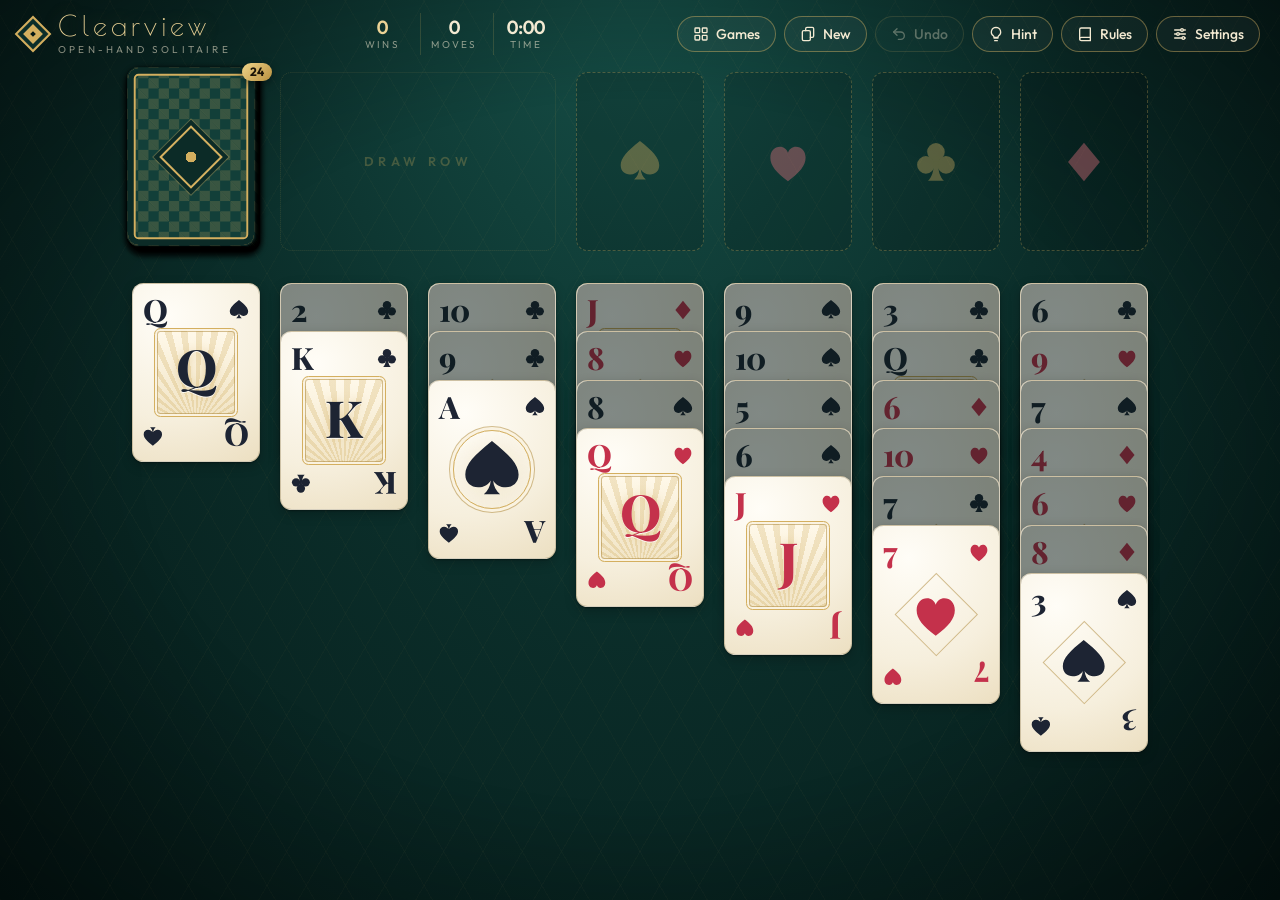
==== clearview/index.html @ 40e5ecfe "Add a site icon and remove the Artifact build The icon reuses the logo's gold nested diamond on felt" ====
<!doctype html>
<html lang="en">
<head>
  <meta charset="utf-8">
  <meta name="viewport" content="width=device-width, initial-scale=1, viewport-fit=cover">
  <title>Clearview Solitaire</title>
  <link rel="preconnect" href="https://fonts.googleapis.com">
  <link rel="preconnect" href="https://fonts.gstatic.com" crossorigin>
  <link href="https://fonts.googleapis.com/css2?family=Outfit:wght@400;500;600;700&family=Playfair+Display:wght@700;800&family=Poiret+One&display=swap" rel="stylesheet">
  <link rel="icon" href="../shared/icon.svg" type="image/svg+xml">
  <link rel="stylesheet" href="../shared/table.css">
  <link rel="stylesheet" href="styles.css">
</head>
<body>
  <header id="hud">
    <a class="brand" href="../" title="All games">
      <div class="logo" aria-hidden="true"></div>
      <div>
        <h1>Clearview</h1>
        <span class="tagline">Open-hand solitaire</span>
      </div>
    </a>

    <div class="stats">
      <div class="stat"><b id="wins">0</b><span>Wins</span></div>
      <div class="stat"><b id="moves">0</b><span>Moves</span></div>
      <div class="stat"><b id="time">0:00</b><span>Time</span></div>
    </div>

    <nav class="actions">
      <a class="btn" href="../" title="Back to all games">
        <svg viewBox="0 0 24 24" fill="none" stroke="currentColor" stroke-width="2" stroke-linecap="round" stroke-linejoin="round"><rect x="3" y="3" width="7" height="7" rx="1"/><rect x="14" y="3" width="7" height="7" rx="1"/><rect x="3" y="14" width="7" height="7" rx="1"/><rect x="14" y="14" width="7" height="7" rx="1"/></svg>
        <span>Games</span>
      </a>
      <button id="btn-auto" class="btn gold hidden" title="Send every card home">
        <svg viewBox="0 0 24 24" fill="none" stroke="currentColor" stroke-width="2" stroke-linecap="round" stroke-linejoin="round"><path d="M13 2 3 14h9l-1 8 10-12h-9l1-8z"/></svg>
        <span>Auto-finish</span>
      </button>
      <button id="btn-new" class="btn" title="New game (N)">
        <svg viewBox="0 0 24 24" fill="none" stroke="currentColor" stroke-width="2" stroke-linecap="round" stroke-linejoin="round"><rect x="3.5" y="7" width="12" height="15" rx="2"/><path d="M8.5 7V4a2 2 0 0 1 2-2h8a2 2 0 0 1 2 2v11a2 2 0 0 1-2 2h-3"/></svg>
        <span>New</span>
      </button>
      <button id="btn-undo" class="btn" title="Undo (Z)">
        <svg viewBox="0 0 24 24" fill="none" stroke="currentColor" stroke-width="2" stroke-linecap="round" stroke-linejoin="round"><path d="M9 14 4 9l5-5"/><path d="M4 9h10.5a5.5 5.5 0 0 1 0 11H11"/></svg>
        <span>Undo</span>
      </button>
      <button id="btn-hint" class="btn" title="Hint (H)">
        <svg viewBox="0 0 24 24" fill="none" stroke="currentColor" stroke-width="2" stroke-linecap="round" stroke-linejoin="round"><path d="M9 18h6"/><path d="M10 22h4"/><path d="M12 2a7 7 0 0 0-4 12.7c.6.5 1 1.3 1 2.3h6c0-1 .4-1.8 1-2.3A7 7 0 0 0 12 2z"/></svg>
        <span>Hint</span>
      </button>
      <button id="btn-rules" class="btn" title="Rules (R)">
        <svg viewBox="0 0 24 24" fill="none" stroke="currentColor" stroke-width="2" stroke-linecap="round" stroke-linejoin="round"><path d="M4 19.5A2.5 2.5 0 0 1 6.5 17H20V3H6.5A2.5 2.5 0 0 0 4 5.5z"/><path d="M4 19.5A2.5 2.5 0 0 0 6.5 22H20v-5"/></svg>
        <span>Rules</span>
      </button>
      <button id="btn-settings" class="btn" title="Settings (S)">
        <svg viewBox="0 0 24 24" fill="none" stroke="currentColor" stroke-width="2" stroke-linecap="round" stroke-linejoin="round"><path d="M4 6h9M17 6h3M4 12h3M11 12h9M4 18h11M19 18h1"/><circle cx="15" cy="6" r="2"/><circle cx="9" cy="12" r="2"/><circle cx="17" cy="18" r="2"/></svg>
        <span>Settings</span>
      </button>
    </nav>
  </header>

  <main id="table">
    <div id="board"></div>
  </main>

  <div id="toast" role="status" aria-live="polite"></div>

  <div id="modal" class="modal hidden">
    <div class="panel" role="dialog" aria-modal="true"></div>
  </div>

  <script src="../shared/engine.js"></script>
  <script src="game.js"></script>
</body>
</html>
---- shared/table.css ----
/* Shared table styles for every game. Each game's own stylesheet sets the theme variables
   below on :root (felt, accent metal, card face) and adds its card backs and special spots. */

:root {
  --cw: 100px;
  --ch: 140px;
  color-scheme: dark; /* each game has one deliberate look, in any theme */
}

* { box-sizing: border-box; }

html, body {
  margin: 0;
  height: 100%;
  overflow: hidden;
}

body {
  background: radial-gradient(ellipse at 50% -10%, var(--felt-1) 0%, var(--felt-2) 50%, var(--felt-3) 100%);
  color: var(--text);
  font-family: 'Outfit', system-ui, sans-serif;
  user-select: none;
  -webkit-user-select: none;
  -webkit-tap-highlight-color: transparent;
}

/* Faint art-deco lattice over the felt */
body::before {
  content: '';
  position: fixed;
  inset: 0;
  pointer-events: none;
  background-image:
    repeating-linear-gradient(60deg, rgba(var(--accent-rgb), 0.03) 0 1px, transparent 1px 34px),
    repeating-linear-gradient(-60deg, rgba(var(--accent-rgb), 0.03) 0 1px, transparent 1px 34px);
}

body::after {
  content: '';
  position: fixed;
  inset: 0;
  pointer-events: none;
  background: radial-gradient(ellipse at center, transparent 55%, rgba(0, 0, 0, 0.45) 100%);
}

/* ---------- Header ---------- */

#hud {
  position: relative;
  z-index: 20;
  display: flex;
  align-items: center;
  justify-content: space-between;
  gap: 12px 20px;
  flex-wrap: wrap;
  padding: 12px 20px 10px;
}

.brand { display: flex; align-items: center; gap: 12px; color: inherit; text-decoration: none; }
a.brand { transition: opacity 0.2s; }
a.brand:hover { opacity: 0.8; }

.logo {
  width: 26px;
  height: 26px;
  transform: rotate(45deg);
  border: 2px solid var(--accent);
  box-shadow: inset 0 0 0 4px var(--felt-2), inset 0 0 0 9px var(--accent);
}

.brand h1 {
  margin: 0;
  font: 400 28px/1 'Poiret One', serif;
  letter-spacing: 0.14em;
  color: var(--accent-light);
  text-shadow: 0 0 18px rgba(var(--accent-rgb), 0.35);
}

.tagline {
  display: block;
  margin-top: 3px;
  font-size: 10px;
  letter-spacing: 0.32em;
  text-transform: uppercase;
  opacity: 0.55;
}

.stats { display: flex; gap: 6px; }

.stat {
  display: flex;
  flex-direction: column;
  align-items: center;
  min-width: 64px;
  padding: 4px 10px;
  border-left: 1px solid rgba(var(--accent-rgb), 0.18);
}
.stat:first-child { border-left: none; }
.stat b { font: 600 19px/1.1 'Outfit', sans-serif; font-variant-numeric: tabular-nums; }
.stat span { font-size: 10px; letter-spacing: 0.22em; text-transform: uppercase; opacity: 0.55; }
#wins { color: var(--accent-light); }
.stat b.bump { animation: bump 0.5s ease; }

.actions { display: flex; gap: 8px; flex-wrap: wrap; }

.btn {
  display: inline-flex;
  align-items: center;
  gap: 7px;
  padding: 8px 15px;
  border-radius: 999px;
  border: 1px solid rgba(var(--accent-rgb), 0.45);
  background: rgba(255, 255, 255, 0.04);
  color: var(--text);
  font: 500 14px 'Outfit', sans-serif;
  text-decoration: none;
  cursor: pointer;
  transition: background 0.2s, transform 0.2s, opacity 0.2s, border-color 0.2s;
}
.btn svg { width: 16px; height: 16px; }
.btn:hover:not(:disabled) { background: rgba(var(--accent-rgb), 0.16); border-color: var(--accent); transform: translateY(-1px); }
.btn:active:not(:disabled) { transform: translateY(1px); }
.btn:disabled { opacity: 0.35; cursor: default; }
.btn.gold {
  background: linear-gradient(135deg, var(--btn-1), var(--btn-2));
  color: var(--btn-ink);
  border-color: transparent;
  font-weight: 600;
  animation: btnGlow 1.6s ease-in-out infinite;
}
.btn.gold:hover { background: linear-gradient(135deg, var(--btn-1-hover), var(--btn-2-hover)); }
.hidden { display: none !important; }

/* ---------- Table & board ---------- */

#table {
  position: relative;
  z-index: 1;
  display: flex;
  justify-content: center;
  padding: 0 16px;
}

#board {
  position: relative;
  touch-action: none;
}

.slot {
  position: absolute;
  left: 0;
  top: 0;
  width: var(--cw);
  height: var(--ch);
  border-radius: calc(var(--cw) * 0.09);
  border: 1.5px dashed rgba(var(--accent-rgb), 0.3);
  background: rgba(0, 0, 0, 0.13);
  display: grid;
  place-items: center;
  color: rgba(var(--accent-rgb), 0.38);
  font-size: calc(var(--cw) * 0.42);
  transition: border-color 0.3s, background 0.3s, color 0.3s, box-shadow 0.3s;
}

/* ---------- Cards ---------- */

.card {
  position: absolute;
  left: 0;
  top: 0;
  width: var(--cw);
  height: var(--ch);
  cursor: grab;
  transition: transform 0.34s cubic-bezier(0.2, 0.8, 0.25, 1);
}
.card.down { cursor: pointer; }
.card.dragging { transition: none; cursor: grabbing; }

.card .inner {
  position: absolute;
  inset: 0;
}

.face, .back {
  position: absolute;
  inset: 0;
  border-radius: calc(var(--cw) * 0.09);
  overflow: hidden;
}

/* At rest a card is flat and simply shows one side. */
.card .back,
.card.down .face { visibility: hidden; }
.card.down .back { visibility: visible; }

/* While turning over (.flip3d is added only for the flip) both sides become 3D planes. */
.card.flip3d { perspective: 900px; }
.card.flip3d .inner {
  transform-style: preserve-3d;
  transition: transform 0.5s cubic-bezier(0.3, 0.7, 0.3, 1);
}
.card.flip3d.down .inner { transform: rotateY(180deg); }
.card.flip3d .face,
.card.flip3d .back {
  visibility: visible;
  backface-visibility: hidden;
  -webkit-backface-visibility: hidden;
}
.card.flip3d .back { transform: rotateY(180deg); }

.no-anim .card,
.no-anim .card .inner { transition: none !important; }

.face {
  background: radial-gradient(circle at 28% 18%, var(--face-1) 0%, var(--face-2) 60%, var(--face-3) 100%);
  border: 1px solid rgba(80, 60, 20, 0.22);
  box-shadow: 0 1px 2px rgba(0, 0, 0, 0.35), 0 4px 12px rgba(0, 0, 0, 0.22);
  transition: box-shadow 0.25s;
}
.card.dragging .face { box-shadow: 0 2px 4px rgba(0, 0, 0, 0.3), 0 20px 34px rgba(0, 0, 0, 0.5); }

/* Cards buried under playable ones are shaded until they're uncovered */
.face::after {
  content: '';
  position: absolute;
  inset: 0;
  background: var(--locked-shade);
  opacity: 0;
  pointer-events: none;
  transition: opacity 0.4s ease;
}
.card.locked .face::after { opacity: 1; }

.suit-svg {
  display: block;
  width: 0.78em;
  height: 0.78em;
  fill: currentColor;
  overflow: visible;
}
.pip .suit-svg { width: 0.74em; height: 0.74em; }

.card.red { color: var(--red); }
.card.black { color: var(--ink); }

.idx {
  position: absolute;
  left: 8%;
  right: 8%;
  display: flex;
  justify-content: space-between;
  align-items: center;
  font: 800 calc(var(--cw) * 0.24)/1 'Playfair Display', Georgia, serif;
  letter-spacing: -0.02em;
}
.idx.top { top: 6%; }
.idx.bot { bottom: 6%; transform: rotate(180deg); }
.idx .s { font-size: calc(var(--cw) * 0.2); font-family: 'Segoe UI Symbol', 'Apple Symbols', serif; }

.center {
  position: absolute;
  left: 17%;
  right: 17%;
  top: 25%;
  bottom: 25%;
  display: flex;
  align-items: center;
  justify-content: center;
}
.center span { position: relative; }

.pip::before {
  content: '';
  position: absolute;
  width: 68%;
  aspect-ratio: 1;
  border: 1px solid var(--accent-line);
  transform: rotate(45deg);
}
.pip span { font-size: calc(var(--cw) * 0.48); line-height: 1; font-family: 'Segoe UI Symbol', 'Apple Symbols', serif; }

/* ---------- Feedback states ---------- */

.card.hint .face { animation: glowHint 0.9s ease-in-out infinite; }
.card.hint-target .face,
.slot.hint-target { animation: glowTarget 0.9s ease-in-out infinite; }
.card.hint.down .back { animation: glowHint 0.9s ease-in-out infinite; }

.card.drop-ok .face,
.slot.drop-ok {
  box-shadow: 0 0 0 3px var(--mint), 0 0 22px 4px rgba(var(--mint-rgb), 0.55);
}

.card.shake .inner { animation: shake 0.38s ease; }

@keyframes glowHint {
  0%, 100% { box-shadow: 0 0 0 2px rgb(var(--hint-rgb)), 0 0 12px 2px rgba(var(--hint-rgb), 0.65); }
  50% { box-shadow: 0 0 0 3px var(--hint-light), 0 0 26px 7px rgba(var(--hint-rgb), 0.95); }
}
@keyframes glowTarget {
  0%, 100% { box-shadow: 0 0 0 2px var(--mint), 0 0 12px 2px rgba(var(--mint-rgb), 0.55); }
  50% { box-shadow: 0 0 0 3px var(--mint-light), 0 0 26px 7px rgba(var(--mint-rgb), 0.9); }
}
@keyframes shake {
  0%, 100% { transform: translateX(0); }
  20% { transform: translateX(-7%); }
  40% { transform: translateX(6%); }
  60% { transform: translateX(-4%); }
  80% { transform: translateX(2%); }
}
@keyframes bump {
  0% { transform: scale(1); }
  40% { transform: scale(1.35); }
  100% { transform: scale(1); }
}
@keyframes btnGlow {
  0%, 100% { box-shadow: 0 0 0 0 rgba(var(--btn-glow-rgb), 0.6); }
  50% { box-shadow: 0 0 16px 3px rgba(var(--btn-glow-rgb), 0.55); }
}

/* ---------- Toast ---------- */

#toast {
  position: fixed;
  left: 50%;
  bottom: 26px;
  z-index: 9000;
  max-width: calc(100vw - 32px);
  padding: 11px 20px;
  border-radius: 999px;
  border: 1px solid rgba(var(--accent-rgb), 0.5);
  background: var(--toast-bg);
  box-shadow: 0 10px 30px rgba(0, 0, 0, 0.45);
  font-size: 14px;
  text-align: center;
  opacity: 0;
  transform: translate(-50%, 14px);
  transition: opacity 0.25s, transform 0.25s;
  pointer-events: none;
}
#toast.show { opacity: 1; transform: translate(-50%, 0); }

/* ---------- Modal ---------- */

.modal {
  position: fixed;
  inset: 0;
  z-index: 10000;
  display: grid;
  place-items: center;
  padding: 16px;
  background: var(--modal-bg);
  backdrop-filter: blur(6px);
  -webkit-backdrop-filter: blur(6px);
  opacity: 0;
  transition: opacity 0.25s;
}
.modal.show { opacity: 1; }

.panel {
  position: relative;
  width: min(580px, 100%);
  max-height: calc(100vh - 48px);
  overflow: auto;
  padding: 28px 30px 24px;
  border-radius: 18px;
  border: 1px solid rgba(var(--accent-rgb), 0.5);
  background: linear-gradient(160deg, var(--panel-1), var(--panel-2));
  box-shadow: 0 30px 80px rgba(0, 0, 0, 0.6), inset 0 0 0 5px var(--panel-rim), inset 0 0 0 6px rgba(var(--accent-rgb), 0.2);
  transform: translateY(16px) scale(0.97);
  transition: transform 0.35s cubic-bezier(0.2, 0.8, 0.2, 1);
  user-select: text;
}
.modal.show .panel { transform: none; }

.panel h2 {
  margin: 0 0 6px;
  font: 400 30px/1.1 'Poiret One', serif;
  letter-spacing: 0.1em;
  color: var(--accent-light);
}
.panel .sub { margin: 0 0 18px; opacity: 0.7; font-size: 14px; }
.panel h3 {
  margin: 18px 0 8px;
  font-size: 12px;
  letter-spacing: 0.24em;
  text-transform: uppercase;
  color: var(--accent);
}
.panel ul { margin: 0; padding: 0; list-style: none; }
.panel li {
  position: relative;
  padding: 0 0 8px 22px;
  line-height: 1.5;
  font-size: 15px;
}
.panel li::before {
  content: '';
  position: absolute;
  left: 3px;
  top: 0.55em;
  width: 7px;
  height: 7px;
  transform: rotate(45deg);
  background: var(--accent);
}
.panel kbd {
  display: inline-block;
  min-width: 22px;
  padding: 1px 6px;
  border-radius: 5px;
  border: 1px solid rgba(var(--accent-rgb), 0.5);
  background: rgba(0, 0, 0, 0.25);
  font: 600 12px/1.6 'Outfit', sans-serif;
  text-align: center;
}
.panel .toggle {
  display: flex;
  align-items: flex-start;
  gap: 12px;
  cursor: pointer;
  font-size: 15px;
  line-height: 1.4;
}
.panel .toggle input { position: absolute; opacity: 0; pointer-events: none; }
.panel .toggle b { display: block; font-weight: 600; }
.panel .toggle small { display: block; margin-top: 2px; font-size: 13px; opacity: 0.7; }
.panel .switch {
  position: relative;
  flex: none;
  width: 38px;
  height: 22px;
  margin-top: 1px;
  border-radius: 11px;
  border: 1px solid rgba(var(--accent-rgb), 0.5);
  background: rgba(0, 0, 0, 0.3);
  transition: background 0.2s, border-color 0.2s;
}
.panel .switch::after {
  content: '';
  position: absolute;
  top: 2px;
  left: 2px;
  width: 16px;
  height: 16px;
  border-radius: 50%;
  background: var(--text);
  transition: transform 0.2s;
}
.panel .toggle input:checked + .switch { background: var(--accent); border-color: var(--accent); }
.panel .toggle input:checked + .switch::after { transform: translateX(16px); background: var(--panel-2); }
.panel .toggle input:focus-visible + .switch { box-shadow: 0 0 0 3px rgba(var(--accent-rgb), 0.35); }

.panel .row { display: flex; gap: 10px; justify-content: flex-end; margin-top: 22px; flex-wrap: wrap; }
.panel .close-x {
  position: absolute;
  top: 14px;
  right: 14px;
  width: 34px;
  height: 34px;
  border-radius: 50%;
  border: 1px solid rgba(var(--accent-rgb), 0.4);
  background: transparent;
  color: var(--text);
  font-size: 18px;
  cursor: pointer;
}
.panel .close-x:hover { background: rgba(var(--accent-rgb), 0.15); }

/* Options offered at a new deal, one tile each */
.deal-options {
  display: grid;
  grid-auto-flow: column;
  grid-auto-columns: minmax(0, 1fr);
  gap: 10px;
}
.deal-opt {
  display: flex;
  flex-direction: column;
  align-items: center;
  gap: 5px;
  padding: 16px 8px 14px;
  border-radius: 14px;
  border: 1px solid rgba(var(--accent-rgb), 0.35);
  background: rgba(0, 0, 0, 0.2);
  color: var(--text);
  font: inherit;
  cursor: pointer;
  transition: background 0.2s, border-color 0.2s, transform 0.2s;
}
.deal-opt:hover { background: rgba(var(--accent-rgb), 0.14); border-color: var(--accent); transform: translateY(-2px); }
.deal-opt:active { transform: translateY(1px); }
.deal-opt:focus-visible { outline: none; box-shadow: 0 0 0 3px rgba(var(--accent-rgb), 0.4); }
.deal-opt.current { border-color: var(--accent); box-shadow: inset 0 0 0 1px var(--accent); }
.deal-opt b { font: 400 22px/1.1 'Poiret One', serif; letter-spacing: 0.08em; white-space: nowrap; color: var(--accent-light); }
.deal-opt small { font-size: 12px; line-height: 1.3; opacity: 0.65; }

.panel .deal-setting { margin-bottom: 22px; font-size: 15px; line-height: 1.4; }
.panel .deal-setting > b { display: block; font-weight: 600; }
.panel .deal-setting > small { display: block; margin: 2px 0 12px; font-size: 13px; opacity: 0.7; }

.win-panel { text-align: center; }
.win-panel h2 { font-size: 42px; }
.win-stats { display: flex; justify-content: center; gap: 10px; margin: 18px 0 4px; flex-wrap: wrap; }
.win-stats div {
  min-width: 92px;
  padding: 10px 12px;
  border-radius: 12px;
  border: 1px solid rgba(var(--accent-rgb), 0.3);
  background: rgba(0, 0, 0, 0.2);
}
.win-stats b { display: block; font-size: 24px; color: var(--accent-light); }
.win-stats span { font-size: 10px; letter-spacing: 0.2em; text-transform: uppercase; opacity: 0.6; }
.win-panel .row { justify-content: center; }

.confetti {
  position: fixed;
  top: -24px;
  z-index: 10001;
  width: 9px;
  height: 15px;
  pointer-events: none;
  animation: fall linear forwards;
}
@keyframes fall {
  to { transform: translate3d(var(--dx), 112vh, 0) rotate(var(--rot)); }
}

@media (prefers-reduced-motion: reduce) {
  .card, .card .inner { transition-duration: 0.12s !important; }
  .card.hint .face, .card.hint-target .face, .slot.hint-target, .btn.gold { animation: none; }
  .confetti { display: none; }
}

/* ---------- Small screens ---------- */

@media (max-width: 760px) {
  #hud { padding: 8px 10px; justify-content: center; }
  .tagline { display: none; }
  .brand h1 { font-size: 22px; }
  .btn { padding: 8px 11px; }
  .btn span { display: none; }
  .stat { min-width: 52px; padding: 2px 8px; }
  .stat b { font-size: 16px; }
  .panel { padding: 24px 18px 20px; }
  .deal-options { gap: 8px; }
  .deal-opt { padding: 14px 4px 12px; }
  .deal-opt b { font-size: 18px; letter-spacing: 0.04em; }
}
---- clearview/styles.css ----
/* Clearview: night-green felt and gold. The shared table styles live in ../shared/table.css. */

:root {
  --felt-1: #17524a;
  --felt-2: #0b2e2a;
  --felt-3: #051816;
  --accent: #d4af5f;
  --accent-light: #ecd396;
  --accent-rgb: 212, 175, 95;
  --accent-line: rgba(176, 138, 62, 0.55);
  --btn-1: #f0d48a;
  --btn-2: #b8903f;
  --btn-1-hover: #f7e0a3;
  --btn-2-hover: #c79d48;
  --btn-ink: #1b1408;
  --btn-glow-rgb: 240, 212, 138;
  --face-1: #fffdf7;
  --face-2: #f6efdd;
  --face-3: #ecdfc1;
  --red: #c4314b;
  --ink: #1d2433;
  --mint: #7ef0c5;
  --mint-rgb: 126, 240, 197;
  --mint-light: #d8fff0;
  --hint-rgb: 255, 211, 107;
  --hint-light: #fff1c2;
  --text: #f3ead2;
  --locked-shade: rgba(4, 22, 20, 0.5);
  --toast-bg: rgba(8, 28, 26, 0.94);
  --modal-bg: rgba(2, 12, 11, 0.62);
  --panel-1: #164842;
  --panel-2: #0a2623;
  --panel-rim: rgba(10, 38, 35, 0.9);
  --confetti: #ecd396 #d4af5f #c4314b #fbf6ea #7ef0c5;
}

/* ---------- Top row: deck / free cell, draw row, foundations ---------- */

/* Opaque color + opacity: translucent text color shows the glyph's overlapping contours */
.slot.found span { font-family: 'Playfair Display', serif; color: var(--accent); opacity: 0.38; }
.slot.found.red span { color: rgb(220, 110, 125); opacity: 0.42; }

.slot.track {
  border-style: dotted;
  border-color: rgba(var(--accent-rgb), 0.16);
  background: transparent;
  font: 600 calc(var(--cw) * 0.1)/1 'Outfit', sans-serif;
  letter-spacing: 0.35em;
  text-transform: uppercase;
  color: rgba(var(--accent-rgb), 0.28);
}

.slot.stock { cursor: pointer; }
.slot.stock .free-label { display: none; }
.slot.stock .empty-ico { font-size: calc(var(--cw) * 0.3); opacity: 0.6; }
.slot.stock.free-cell {
  cursor: default;
  border: 1.5px solid rgba(var(--mint-rgb), 0.55);
  background: rgba(var(--mint-rgb), 0.06);
  color: rgba(var(--mint-rgb), 0.85);
  animation: freeIn 0.8s ease;
}
.slot.stock.free-cell .free-label {
  display: block;
  font: 600 calc(var(--cw) * 0.12)/1.35 'Outfit', sans-serif;
  letter-spacing: 0.24em;
  text-transform: uppercase;
  text-align: center;
}
.slot.stock.free-cell .empty-ico { display: none; }

@keyframes freeIn {
  0% { box-shadow: 0 0 0 0 rgba(var(--mint-rgb), 0.8); }
  100% { box-shadow: 0 0 0 18px rgba(var(--mint-rgb), 0); }
}

.badge {
  position: absolute;
  left: 0;
  top: 0;
  z-index: 900;
  min-width: 24px;
  padding: 3px 8px;
  border-radius: 999px;
  background: linear-gradient(135deg, var(--btn-1), var(--btn-2));
  color: var(--btn-ink);
  font: 700 12px/1 'Outfit', sans-serif;
  text-align: center;
  box-shadow: 0 3px 8px rgba(0, 0, 0, 0.4);
  pointer-events: none;
  transition: opacity 0.3s;
}
.badge.bump { animation: bump 0.4s ease; }

/* ---------- Card faces: aces and courts ---------- */

.ace::before {
  content: '';
  position: absolute;
  width: 92%;
  aspect-ratio: 1;
  border-radius: 50%;
  border: 1.5px solid var(--accent);
  box-shadow: 0 0 0 3px rgba(255, 250, 236, 0.9), 0 0 0 4px var(--accent-line);
  background: radial-gradient(circle, rgba(var(--accent-rgb), 0.16), transparent 70%);
}
.ace span { font-size: calc(var(--cw) * 0.58); line-height: 1; font-family: 'Segoe UI Symbol', 'Apple Symbols', serif; }

.court {
  border: 1.5px solid var(--accent);
  border-radius: calc(var(--cw) * 0.05);
  background:
    repeating-conic-gradient(from -90deg at 50% 115%, rgba(201, 162, 74, 0.24) 0 4deg, transparent 4deg 9deg),
    linear-gradient(#fff9ea, #f1e4c5);
  box-shadow: inset 0 0 0 2px rgba(255, 250, 236, 0.9), inset 0 0 0 3px var(--accent-line);
}
.court .cl {
  font: 800 calc(var(--cw) * 0.4)/1 'Playfair Display', Georgia, serif;
  text-shadow: 0 1px 0 rgba(255, 255, 255, 0.8), 0 0 10px rgba(var(--accent-rgb), 0.45);
  /* Optical centering: Playfair's cap body sits below the line box's center */
  transform: translateY(-0.06em);
}
/* J and Q descend below the baseline; lift them partway toward centering the tail too */
.court .cl.desc { transform: translateY(-0.11em); }

/* ---------- Card back: gold checks with a diamond medallion ---------- */

.back {
  background-color: #123f39;
  background-image:
    linear-gradient(45deg, rgba(var(--accent-rgb), 0.2) 25%, transparent 25%, transparent 75%, rgba(var(--accent-rgb), 0.2) 75%),
    linear-gradient(45deg, rgba(var(--accent-rgb), 0.2) 25%, transparent 25%, transparent 75%, rgba(var(--accent-rgb), 0.2) 75%);
  background-size: calc(var(--cw) * 0.16) calc(var(--cw) * 0.16);
  background-position: 0 0, calc(var(--cw) * 0.08) calc(var(--cw) * 0.08);
  border: 1px solid rgba(0, 0, 0, 0.4);
  box-shadow:
    inset 0 0 0 calc(var(--cw) * 0.045) #0c2b27,
    inset 0 0 0 calc(var(--cw) * 0.06) var(--accent),
    0 1px 2px rgba(0, 0, 0, 0.35), 0 3px 8px rgba(0, 0, 0, 0.2);
}
.back::after {
  content: '';
  position: absolute;
  left: 50%;
  top: 50%;
  width: calc(var(--cw) * 0.32);
  height: calc(var(--cw) * 0.32);
  transform: translate(-50%, -50%) rotate(45deg);
  border: 2px solid var(--accent);
  background: radial-gradient(circle, var(--accent) 0 18%, #0c2b27 19%);
  box-shadow: 0 0 0 4px #0c2b27, 0 0 0 5px rgba(var(--accent-rgb), 0.35);
}
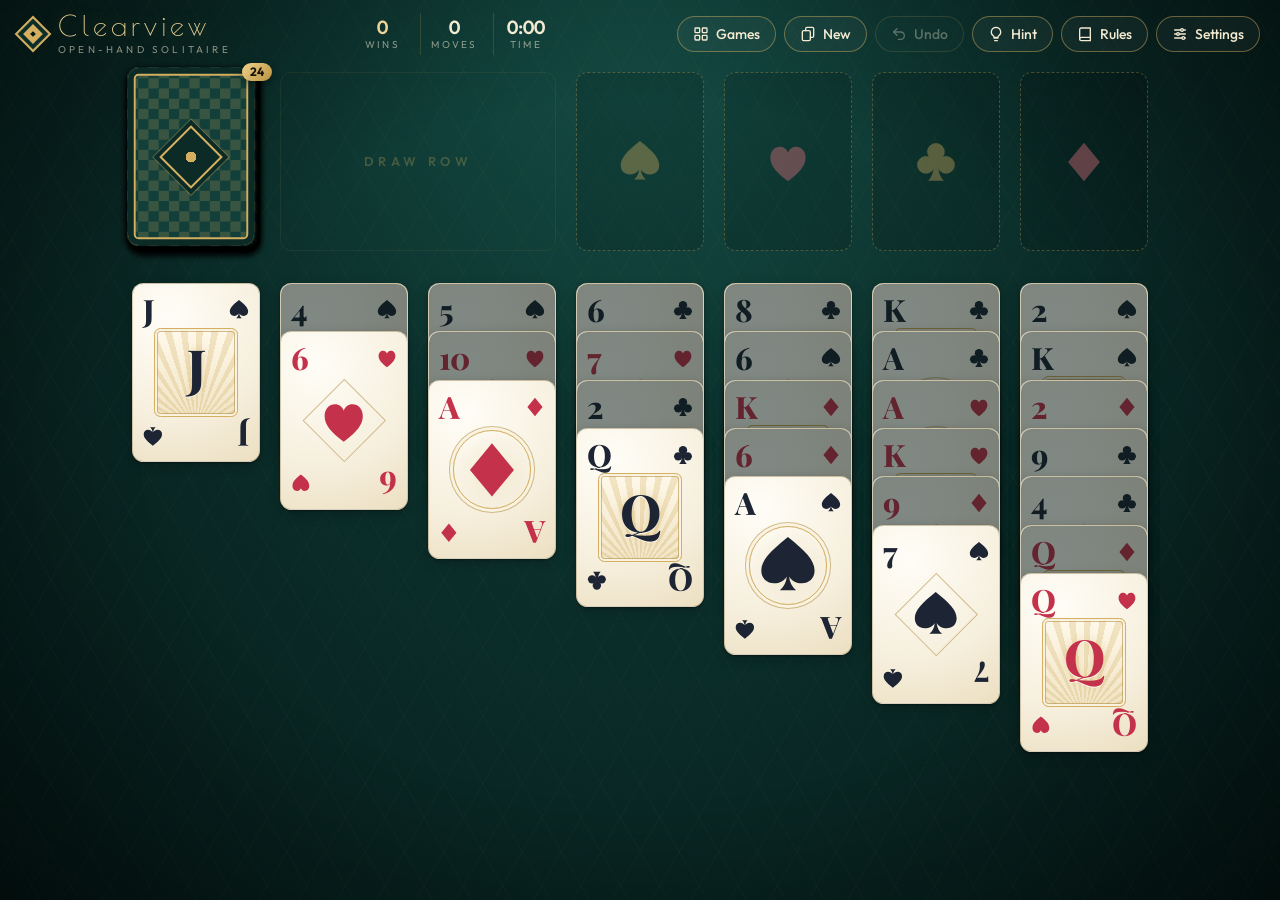
==== commit bd2b1f60: "Add a Daily Deal with an archive and a completed count Each day has one deal, the same for everyone:" ====
--- a/clearview/index.html
+++ b/clearview/index.html
@@ -69,6 +69,8 @@
     <div class="panel" role="dialog" aria-modal="true"></div>
   </div>
 
+  <script src="../shared/daily-table.js"></script>
+  <script src="../shared/daily.js"></script>
   <script src="../shared/engine.js"></script>
   <script src="game.js"></script>
 </body>
--- a/shared/table.css
+++ b/shared/table.css
@@ -537,6 +537,7 @@
 @media (max-width: 760px) {
   #hud { padding: 8px 10px; justify-content: center; }
   .tagline { display: none; }
+  .daily-deal .tagline { display: block; letter-spacing: 0.2em; }
   .brand h1 { font-size: 22px; }
   .btn { padding: 8px 11px; }
   .btn span { display: none; }
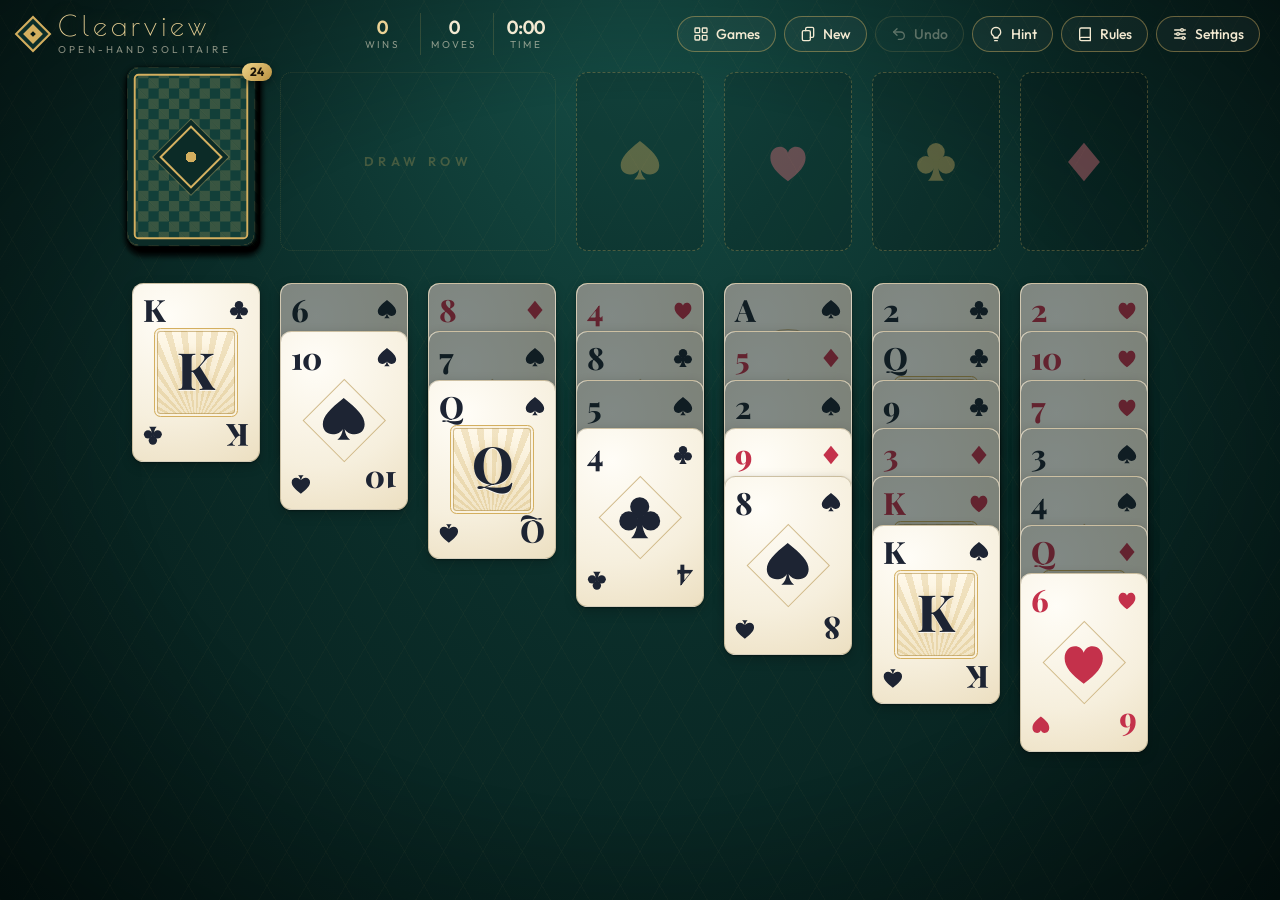
==== commit 86da8cd5: "Version every page's stylesheets and scripts Each game page and the Daily Deal archive now load thei" ====
--- a/clearview/index.html
+++ b/clearview/index.html
@@ -8,8 +8,8 @@
   <link rel="preconnect" href="https://fonts.gstatic.com" crossorigin>
   <link href="https://fonts.googleapis.com/css2?family=Outfit:wght@400;500;600;700&family=Playfair+Display:wght@700;800&family=Poiret+One&display=swap" rel="stylesheet">
   <link rel="icon" href="../shared/icon.svg" type="image/svg+xml">
-  <link rel="stylesheet" href="../shared/table.css">
-  <link rel="stylesheet" href="styles.css">
+  <link rel="stylesheet" href="../shared/table.css?v=2">
+  <link rel="stylesheet" href="styles.css?v=2">
 </head>
 <body>
   <header id="hud">
@@ -69,9 +69,9 @@
     <div class="panel" role="dialog" aria-modal="true"></div>
   </div>
 
-  <script src="../shared/daily-table.js"></script>
-  <script src="../shared/daily.js"></script>
-  <script src="../shared/engine.js"></script>
-  <script src="game.js"></script>
+  <script src="../shared/daily-table.js?v=2"></script>
+  <script src="../shared/daily.js?v=2"></script>
+  <script src="../shared/engine.js?v=2"></script>
+  <script src="game.js?v=2"></script>
 </body>
 </html>
--- a/shared/table.css
+++ b/shared/table.css
@@ -293,6 +293,16 @@
 
 .card.shake .inner { animation: shake 0.38s ease; }
 
+/* Safe auto-play: the card about to go home lifts and glows while its foundation lights up,
+   then hops on its way there. */
+.card .inner { transition: transform 0.2s ease-out; }
+.card.auto-cue:not(.flip3d) .inner { transform: translateY(calc(var(--ch) * -0.06)) scale(1.07); }
+.card.auto-cue .face { animation: glowHint 0.85s ease-in-out infinite; }
+.card.auto-target .face,
+.slot.auto-target { animation: glowTarget 0.85s ease-in-out infinite; }
+.card.auto-fly .inner { transition: none; animation: autoHop 0.38s ease-out; }
+.card.auto-fly .face { box-shadow: 0 2px 4px rgba(0, 0, 0, 0.3), 0 20px 34px rgba(0, 0, 0, 0.5); }
+
 @keyframes glowHint {
   0%, 100% { box-shadow: 0 0 0 2px rgb(var(--hint-rgb)), 0 0 12px 2px rgba(var(--hint-rgb), 0.65); }
   50% { box-shadow: 0 0 0 3px var(--hint-light), 0 0 26px 7px rgba(var(--hint-rgb), 0.95); }
@@ -307,6 +317,11 @@
   40% { transform: translateX(6%); }
   60% { transform: translateX(-4%); }
   80% { transform: translateX(2%); }
+}
+@keyframes autoHop {
+  0% { transform: translateY(calc(var(--ch) * -0.06)) scale(1.07); }
+  45% { transform: translateY(calc(var(--ch) * -0.12)) scale(1.13); }
+  100% { transform: none; }
 }
 @keyframes bump {
   0% { transform: scale(1); }
@@ -529,6 +544,8 @@
 @media (prefers-reduced-motion: reduce) {
   .card, .card .inner { transition-duration: 0.12s !important; }
   .card.hint .face, .card.hint-target .face, .slot.hint-target, .btn.gold { animation: none; }
+  .card.auto-cue:not(.flip3d) .inner, .card.auto-fly .inner { transform: none; animation: none; }
+  .card.auto-cue .face, .card.auto-target .face, .slot.auto-target { animation: none; box-shadow: 0 0 0 3px rgb(var(--hint-rgb)); }
   .confetti { display: none; }
 }
 
@@ -536,6 +553,7 @@
 
 @media (max-width: 760px) {
   #hud { padding: 8px 10px; justify-content: center; }
+  #table { padding: 0 4px; }
   .tagline { display: none; }
   .daily-deal .tagline { display: block; letter-spacing: 0.2em; }
   .brand h1 { font-size: 22px; }
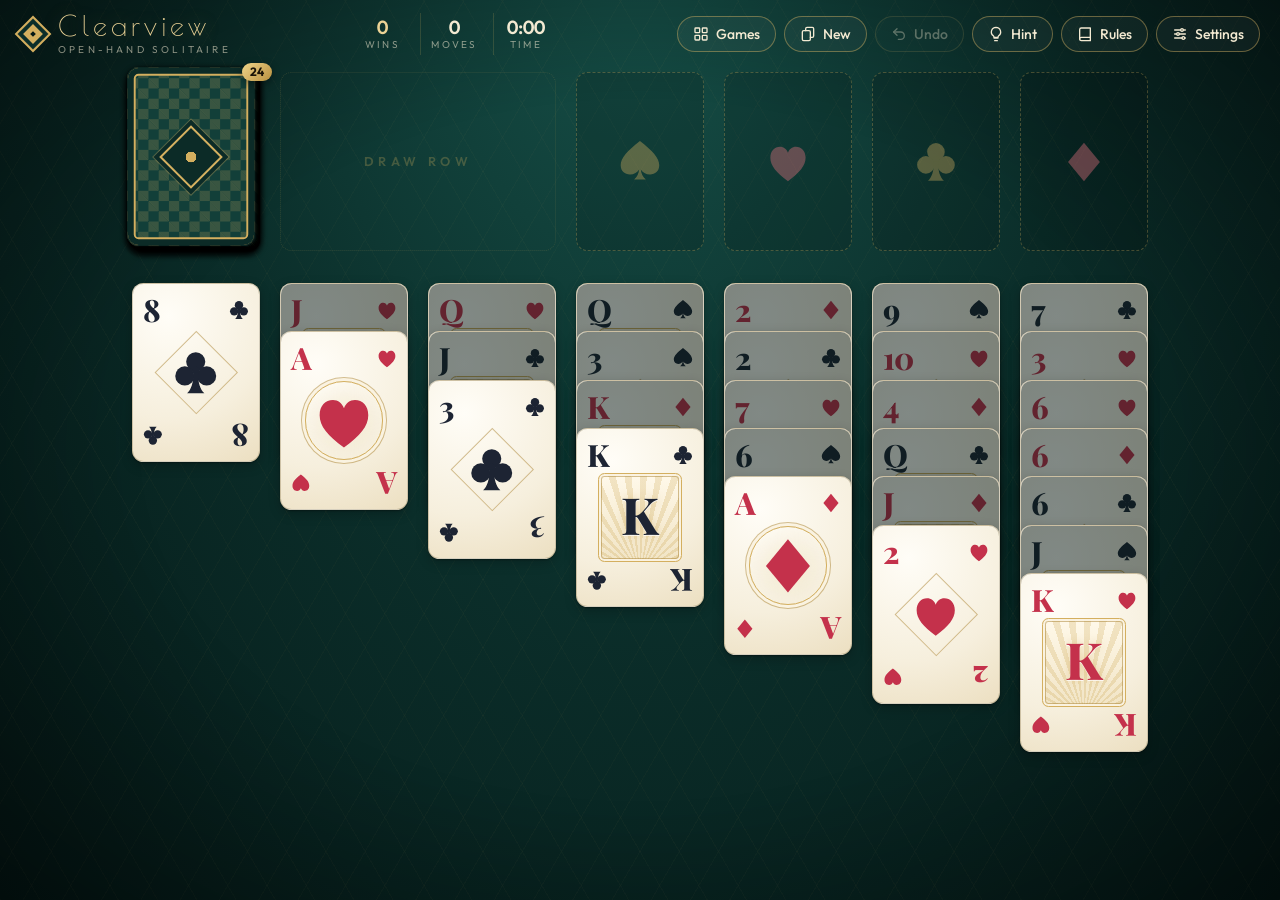
==== commit cdd86431: "Add Spider to the Daily Deal Spider joins the daily rotation in its 1, 2 and 4 suit variations, and " ====
--- a/clearview/index.html
+++ b/clearview/index.html
@@ -69,8 +69,8 @@
     <div class="panel" role="dialog" aria-modal="true"></div>
   </div>
 
-  <script src="../shared/daily-table.js?v=2"></script>
-  <script src="../shared/daily.js?v=2"></script>
+  <script src="../shared/daily-table.js?v=3"></script>
+  <script src="../shared/daily.js?v=3"></script>
   <script src="../shared/engine.js?v=2"></script>
   <script src="game.js?v=2"></script>
 </body>
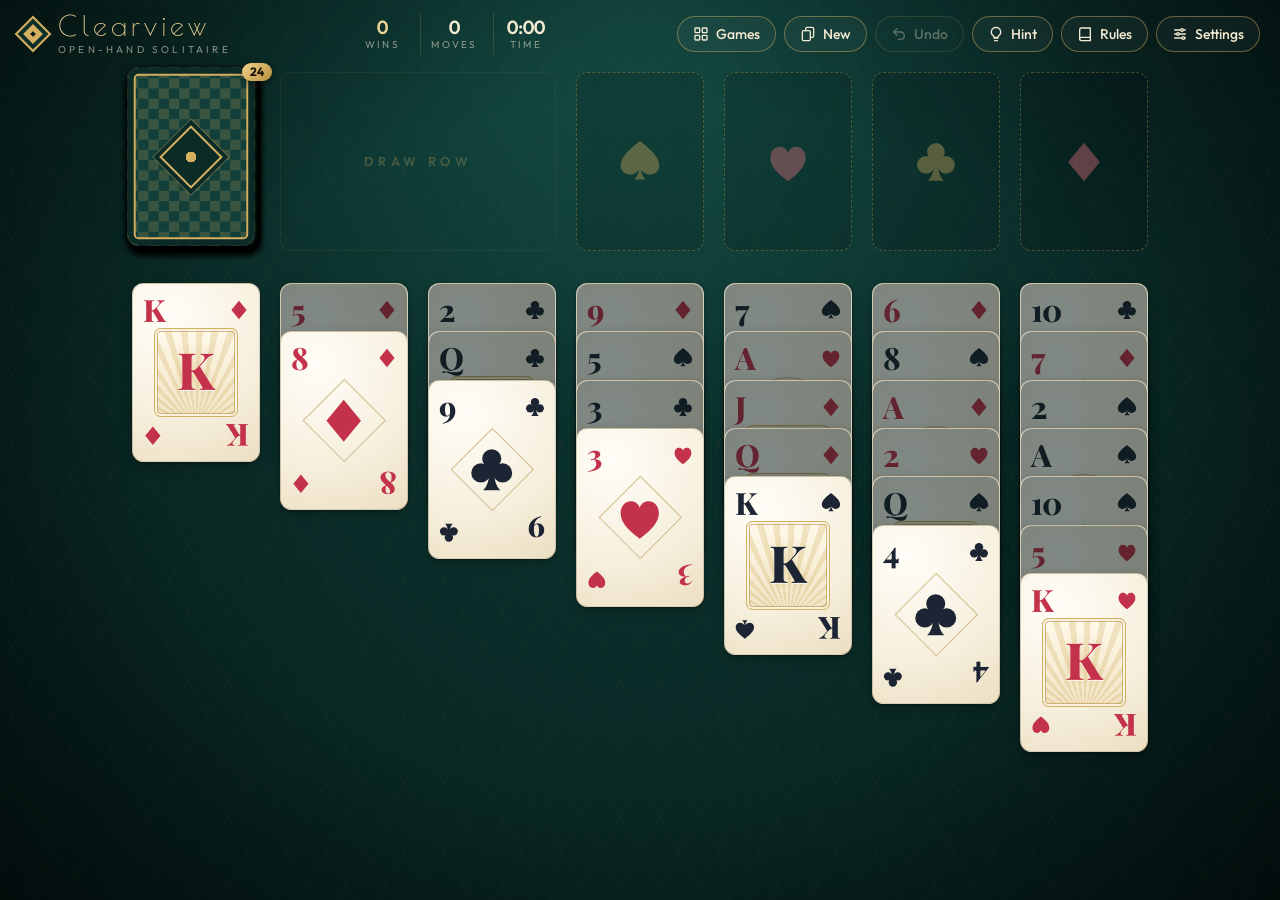
==== commit 43bca438: "Guide FreeCell hints move by move to the next card home A hint now lays out the moves that get anoth" ====
--- a/clearview/index.html
+++ b/clearview/index.html
@@ -69,9 +69,9 @@
     <div class="panel" role="dialog" aria-modal="true"></div>
   </div>
 
-  <script src="../shared/daily-table.js?v=3"></script>
-  <script src="../shared/daily.js?v=3"></script>
-  <script src="../shared/engine.js?v=2"></script>
+  <script src="../shared/daily-table.js?v=4"></script>
+  <script src="../shared/daily.js?v=4"></script>
+  <script src="../shared/engine.js?v=3"></script>
   <script src="game.js?v=2"></script>
 </body>
 </html>
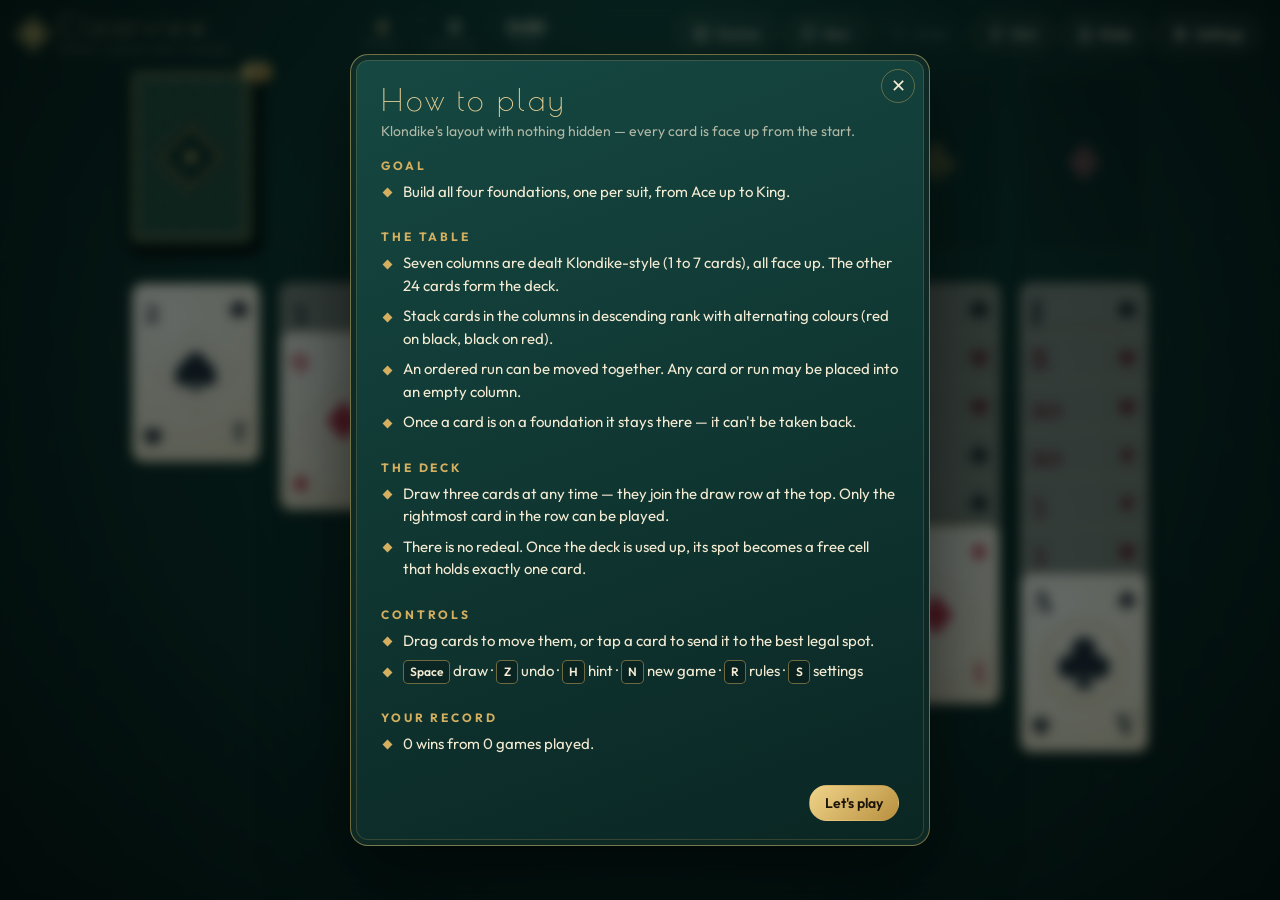
==== commit 09f58d0f: "Only list Daily Deals that can be won without peeking Klondike, Clearview and Spider hide cards, and" ====
--- a/clearview/index.html
+++ b/clearview/index.html
@@ -71,7 +71,7 @@
 
   <script src="../shared/daily-table.js?v=4"></script>
   <script src="../shared/daily.js?v=4"></script>
-  <script src="../shared/engine.js?v=3"></script>
+  <script src="../shared/engine.js?v=2"></script>
   <script src="game.js?v=2"></script>
 </body>
 </html>
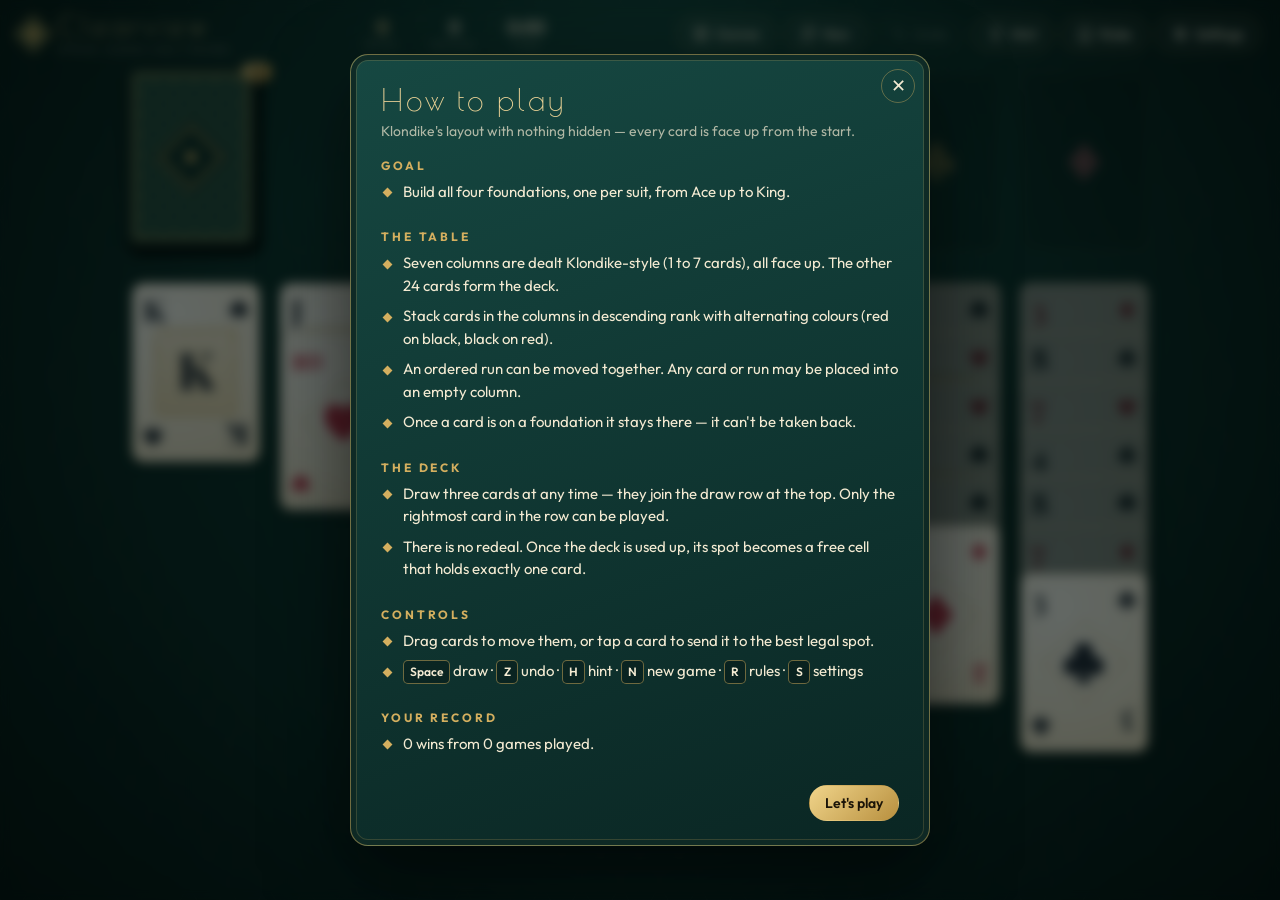
==== commit a3df0609: "Revert "Only list Daily Deals that can be won without peeking" This reverts commit 09f58d0. Daily De" ====
--- a/clearview/index.html
+++ b/clearview/index.html
@@ -69,9 +69,9 @@
     <div class="panel" role="dialog" aria-modal="true"></div>
   </div>
 
-  <script src="../shared/daily-table.js?v=4"></script>
-  <script src="../shared/daily.js?v=4"></script>
-  <script src="../shared/engine.js?v=2"></script>
+  <script src="../shared/daily-table.js?v=3"></script>
+  <script src="../shared/daily.js?v=3"></script>
+  <script src="../shared/engine.js?v=3"></script>
   <script src="game.js?v=2"></script>
 </body>
 </html>
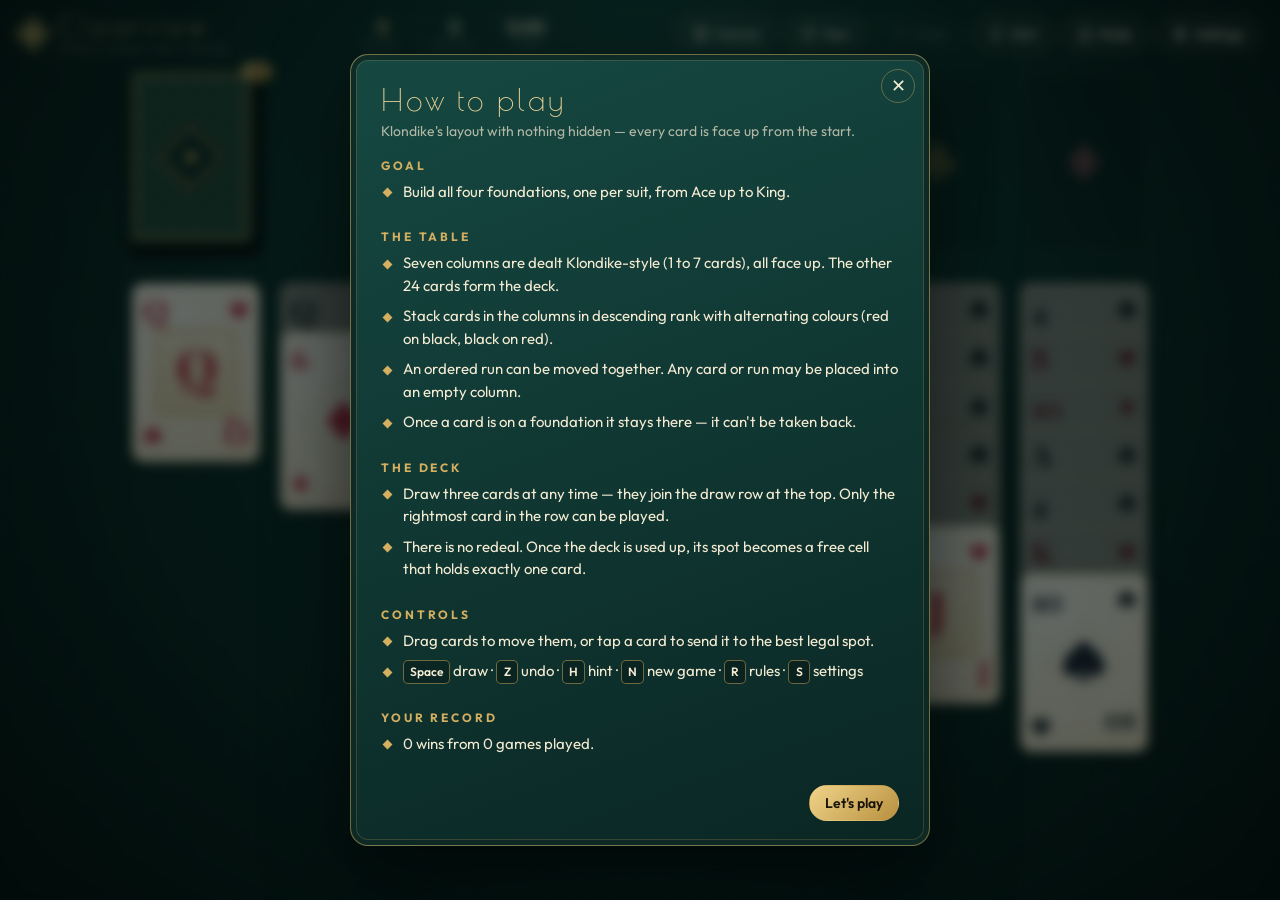
==== commit 7320a476: "Add an All games button to the win screen After a win you can now go straight back to the games menu" ====
--- a/clearview/index.html
+++ b/clearview/index.html
@@ -71,7 +71,7 @@
 
   <script src="../shared/daily-table.js?v=3"></script>
   <script src="../shared/daily.js?v=3"></script>
-  <script src="../shared/engine.js?v=3"></script>
+  <script src="../shared/engine.js?v=4"></script>
   <script src="game.js?v=2"></script>
 </body>
 </html>
